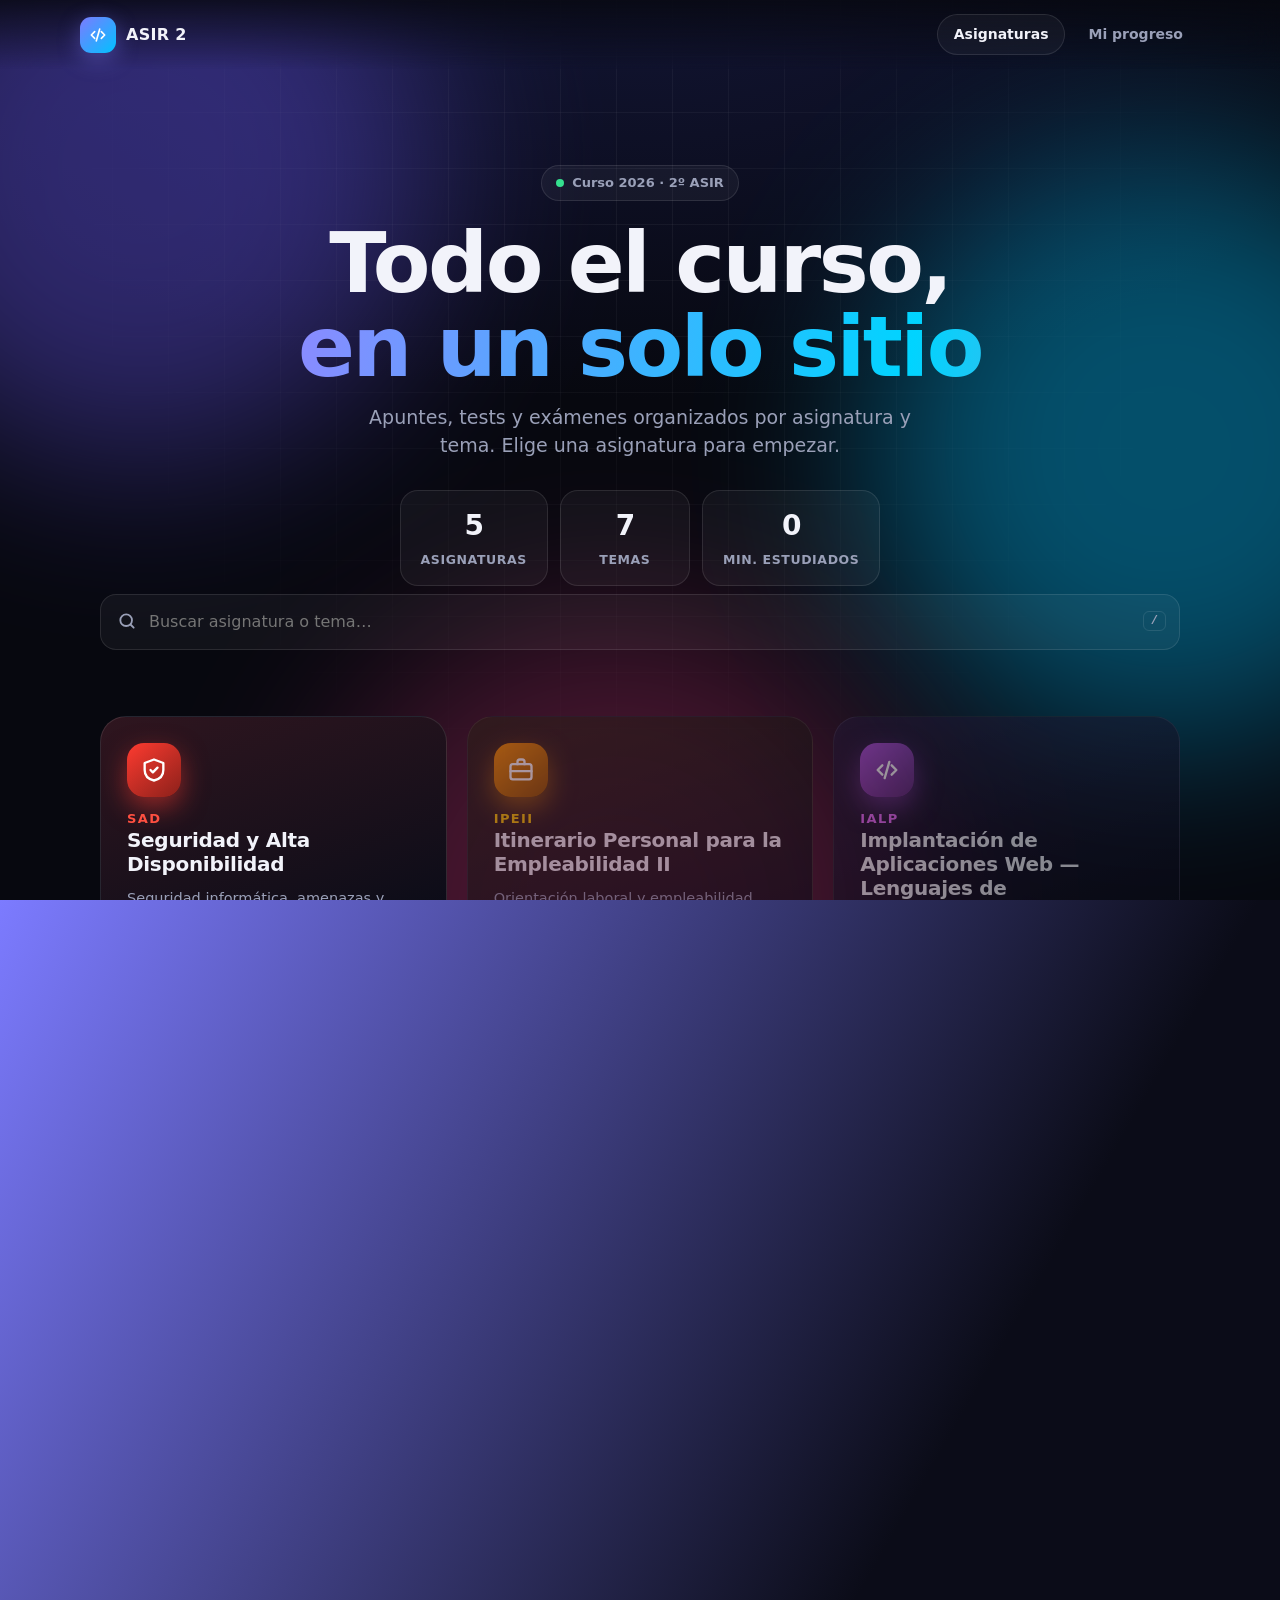
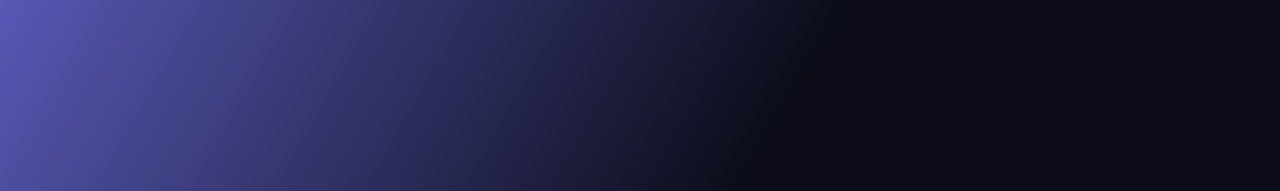
==== asignatura.html @ 7b392245 "Portal ASIR 2: asignaturas, temas, tests y estadisticas Co-Authored-By: Claude Sonnet 5.5 <noreply@a" ====
<!DOCTYPE html>
<html lang="es">
<head>
<meta charset="UTF-8">
<meta name="viewport" content="width=device-width,initial-scale=1">
<meta name="theme-color" content="#07080f">
<title>Asignatura · ASIR 2</title>
<link rel="stylesheet" href="assets/portal.css">
</head>
<body>
<main class="wrap" id="main"></main>
<script src="assets/data.js"></script>
<script src="assets/portal.js"></script>
<script>
(function(){
  var P=Portal,slug=new URLSearchParams(location.search).get('s'),s=P.find(slug);
  P.chrome('home');P.curtainIn();
  var main=document.getElementById('main');
  if(!s){location.replace('index.html');return}
  document.title=s.code+' · ASIR 2';
  var time=P.rd('asir.time',{});
  function mins(t){var v=time[s.slug+'/'+t.id];return v?Math.round(v.total/60000):0}
  var total=s.topics.reduce(function(a,t){return a+mins(t)},0);
  main.innerHTML=
    '<div class="crumbs"><a href="index.html">Asignaturas</a><span>›</span><b style="color:var(--text)">'+P.esc(s.code)+'</b></div>'+
    '<section class="sub-hero" style="--c:'+s.color+'"><div class="ico">'+P.icon(s.icon)+'</div><div class="code">'+P.esc(s.code)+'</div>'+
    '<h1>'+P.esc(s.name)+'</h1><p>'+P.esc(s.blurb)+'</p><div class="meta">'+
    (s.teacher?'<span>👤 '+P.esc(s.teacher)+'</span>':'')+'<span>📚 '+s.topics.length+(s.topics.length===1?' tema':' temas')+'</span>'+(total?'<span>⏱ '+total+' min estudiados</span>':'')+'</div></section>'+
    '<div class="sec-title"><span>Temas</span></div>'+
    '<div class="topics" id="topics">'+(s.topics.length?s.topics.map(function(t){
      var m=mins(t);
      return '<a class="topic" style="--c:'+s.color+'" href="'+t.file+'"><div class="num">'+t.n+'</div><div class="tx"><h3>'+P.esc(t.title)+'</h3><p>'+P.esc(t.desc)+(m?' · ⏱ '+m+' min':'')+'</p></div><span class="tp">'+P.esc(t.type)+'</span>'+P.ARROW.replace('<svg','<svg class="arr"')+'</a>';
    }).join(''):'<div class="empty-box"><b>Próximamente</b>Aún no hay temas publicados en esta asignatura.</div>')+'</div>'+
    '<div class="sec-title"><span>Otras asignaturas</span></div><div class="others">'+
    P.subjects.filter(function(x){return x.slug!==s.slug}).map(function(x){return '<a style="--c:'+x.color+'" href="asignatura.html?s='+x.slug+'"><i></i>'+P.esc(x.code)+'</a>'}).join('')+'</div>';
  P.animate('.topic',90);
})();
</script>
</body>
</html>
---- assets/portal.css ----
:root{--bg:#07080f;--bg2:#0d0f1c;--card:rgba(255,255,255,.045);--line:rgba(255,255,255,.1);--text:#f2f3fa;--mut:#9aa0b8;--acc:#7c7bff;--ease:cubic-bezier(.2,.9,.2,1)}
*{box-sizing:border-box}
html{scroll-behavior:smooth}
body{margin:0;min-height:100vh;background:var(--bg);color:var(--text);font:16px/1.5 "Segoe UI",system-ui,-apple-system,Roboto,sans-serif;overflow-x:hidden;-webkit-font-smoothing:antialiased}
a{color:inherit;text-decoration:none}
button{font:inherit;color:inherit;cursor:pointer;border:0;background:none}

/* fondo aurora */
.aurora{position:fixed;inset:0;z-index:-1;overflow:hidden;background:radial-gradient(1200px 700px at 50% -10%,#14173a,transparent 70%),var(--bg)}
.aurora i{position:absolute;width:46vmax;height:46vmax;border-radius:50%;filter:blur(90px);opacity:.38;animation:float 22s ease-in-out infinite alternate}
.aurora i:nth-child(1){background:var(--c1,#6d5bff);left:-12vmax;top:-10vmax}
.aurora i:nth-child(2){background:var(--c2,#00c2ff);right:-14vmax;top:12vmax;animation-delay:-7s;animation-duration:27s}
.aurora i:nth-child(3){background:var(--c3,#ff3d8b);left:25vw;bottom:-24vmax;animation-delay:-13s;opacity:.26}
@keyframes float{to{transform:translate(8vmax,6vmax) scale(1.18) rotate(30deg)}}
.grid-bg{position:fixed;inset:0;z-index:-1;opacity:.5;background-image:linear-gradient(var(--line) 1px,transparent 1px),linear-gradient(90deg,var(--line) 1px,transparent 1px);background-size:56px 56px;mask-image:radial-gradient(ellipse at 50% 20%,#000 0,transparent 70%);-webkit-mask-image:radial-gradient(ellipse at 50% 20%,#000 0,transparent 70%)}

/* barra superior */
.nav{position:sticky;top:0;z-index:20;display:flex;align-items:center;justify-content:space-between;gap:12px;padding:14px max(20px,calc(50% - 560px));backdrop-filter:blur(16px);-webkit-backdrop-filter:blur(16px);background:linear-gradient(#07080fcc,#07080f00)}
.brand{display:flex;align-items:center;gap:10px;font-weight:800;letter-spacing:.3px}
.brand b{display:grid;place-items:center;width:36px;height:36px;border-radius:11px;background:linear-gradient(135deg,#7c7bff,#00c2ff);box-shadow:0 6px 22px #7c7bff66;transition:transform .5s var(--ease)}
.brand:hover b{transform:rotate(-12deg) scale(1.08)}
.nav .links{display:flex;gap:6px}
.pill{padding:9px 16px;border-radius:999px;font-weight:600;font-size:14px;color:var(--mut);border:1px solid transparent;transition:all .25s}
.pill:hover,.pill.on{color:var(--text);background:var(--card);border-color:var(--line)}

.wrap{max-width:1120px;margin:0 auto;padding:0 20px 90px}

/* hero */
.hero{padding:clamp(40px,9vw,96px) 0 28px;text-align:center}
.hero .tag{display:inline-flex;gap:8px;align-items:center;padding:7px 14px;border-radius:999px;border:1px solid var(--line);background:var(--card);font-size:13px;font-weight:600;color:var(--mut)}
.hero .tag::before{content:"";width:8px;height:8px;border-radius:50%;background:#35e08f;box-shadow:0 0 0 0 #35e08f88;animation:ping 2s infinite}
@keyframes ping{70%{box-shadow:0 0 0 10px #35e08f00}}
.hero h1{font-size:clamp(40px,8vw,84px);line-height:1;letter-spacing:-2.5px;margin:20px 0 14px;font-weight:900}
.grad{background:linear-gradient(100deg,#8b8aff,#00d4ff 45%,#ff5fa2 90%);background-size:200% 100%;-webkit-background-clip:text;background-clip:text;color:transparent;animation:shift 7s ease-in-out infinite alternate}
@keyframes shift{to{background-position:100% 0}}
.hero p{color:var(--mut);max-width:560px;margin:0 auto;font-size:clamp(16px,2.2vw,19px)}
.stats{display:flex;justify-content:center;flex-wrap:wrap;gap:12px;margin:30px 0 8px}
.stat{min-width:130px;padding:14px 20px;border-radius:18px;background:var(--card);border:1px solid var(--line);backdrop-filter:blur(8px)}
.stat b{display:block;font-size:28px;font-weight:800;letter-spacing:-1px}
.stat span{font-size:12.5px;color:var(--mut);text-transform:uppercase;letter-spacing:.6px;font-weight:600}

.search{position:relative;max-width:480px;margin:26px auto 0}
.search input{width:100%;padding:15px 20px 15px 48px;border-radius:16px;border:1px solid var(--line);background:var(--card);color:var(--text);font:inherit;outline:none;transition:all .25s}
.search input:focus{border-color:var(--acc);box-shadow:0 0 0 4px #7c7bff30;background:#ffffff0c}
.search svg{position:absolute;left:17px;top:50%;translate:0 -50%;width:20px;height:20px;color:var(--mut)}
.search kbd{position:absolute;right:14px;top:50%;translate:0 -50%;font:600 12px monospace;color:var(--mut);border:1px solid var(--line);border-radius:6px;padding:2px 7px}

/* tarjetas */
.cards{display:grid;grid-template-columns:repeat(auto-fill,minmax(310px,1fr));gap:20px;margin-top:38px;perspective:1200px}
.card{--c:#7c7bff;position:relative;display:flex;flex-direction:column;gap:12px;min-height:230px;padding:26px;border-radius:26px;border:1px solid var(--line);background:linear-gradient(160deg,color-mix(in srgb,var(--c) 14%,#0d0f1c),#0b0c18 70%);overflow:hidden;isolation:isolate;transform-style:preserve-3d;transition:transform .35s var(--ease),border-color .3s,box-shadow .35s;opacity:0;transform:translateY(30px) scale(.97)}
.card.in{opacity:1;transform:none;transition:transform .35s var(--ease),border-color .3s,box-shadow .35s,opacity .6s var(--ease)}
.card::before{content:"";position:absolute;inset:0;z-index:-1;background:radial-gradient(420px circle at var(--mx,50%) var(--my,0%),color-mix(in srgb,var(--c) 38%,transparent),transparent 60%);opacity:0;transition:opacity .3s}
.card::after{content:"";position:absolute;right:-50px;bottom:-60px;width:190px;height:190px;border-radius:50%;background:var(--c);opacity:.12;filter:blur(8px);transition:transform .6s var(--ease),opacity .4s;z-index:-1}
.card:hover{border-color:color-mix(in srgb,var(--c) 70%,transparent);box-shadow:0 24px 60px color-mix(in srgb,var(--c) 28%,transparent)}
.card:hover::before{opacity:1}
.card:hover::after{transform:scale(1.8);opacity:.2}
.card .ico{display:grid;place-items:center;width:54px;height:54px;border-radius:17px;background:linear-gradient(140deg,var(--c),color-mix(in srgb,var(--c) 55%,#000));box-shadow:0 10px 26px color-mix(in srgb,var(--c) 50%,transparent);transition:transform .5s var(--ease)}
.card:hover .ico{transform:translateZ(30px) rotate(-8deg) scale(1.1)}
.card .ico svg{width:28px;height:28px;color:#fff}
.card .code{font-size:13px;font-weight:800;letter-spacing:1.4px;color:var(--c);filter:brightness(1.35)}
.card h3{margin:0;font-size:20px;line-height:1.2;letter-spacing:-.3px}
.card p{margin:0;color:var(--mut);font-size:14.5px;flex:1}
.card .foot{display:flex;align-items:center;justify-content:space-between;font-size:13.5px;font-weight:600;color:var(--mut)}
.card .go{display:grid;place-items:center;width:36px;height:36px;border-radius:50%;background:#ffffff12;transition:all .35s var(--ease)}
.card:hover .go{background:var(--c);color:#fff;transform:translateX(4px) rotate(-45deg)}
.card.soon{opacity:.0}
.card.soon.in{opacity:.55}
.card.soon:hover{opacity:.8}
.badge{display:inline-block;padding:3px 10px;border-radius:999px;font-size:11.5px;font-weight:700;background:#ffffff14;color:var(--mut)}
.empty{grid-column:1/-1;text-align:center;color:var(--mut);padding:50px 0}

/* página de asignatura */
.crumbs{display:flex;gap:8px;align-items:center;font-size:14px;color:var(--mut);padding-top:10px}
.crumbs a:hover{color:var(--text)}
.sub-hero{--c:#7c7bff;position:relative;margin-top:18px;padding:clamp(28px,5vw,56px);border-radius:32px;overflow:hidden;isolation:isolate;border:1px solid color-mix(in srgb,var(--c) 40%,transparent);background:linear-gradient(135deg,color-mix(in srgb,var(--c) 38%,#0b0c18),#0b0c18 75%);animation:rise .7s var(--ease) both}
.sub-hero::after{content:"";position:absolute;z-index:-1;right:-80px;top:-100px;width:380px;height:380px;border-radius:50%;background:var(--c);opacity:.28;filter:blur(40px);animation:float 14s ease-in-out infinite alternate}
.sub-hero .ico{display:grid;place-items:center;width:68px;height:68px;border-radius:21px;background:linear-gradient(140deg,var(--c),color-mix(in srgb,var(--c) 50%,#000));box-shadow:0 14px 34px color-mix(in srgb,var(--c) 55%,transparent);margin-bottom:18px;animation:pop .8s var(--ease) .2s both}
.sub-hero .ico svg{width:36px;height:36px;color:#fff}
.sub-hero .code{font-weight:800;letter-spacing:2px;font-size:14px;filter:brightness(1.4);color:var(--c)}
.sub-hero h1{font-size:clamp(28px,5vw,48px);line-height:1.08;letter-spacing:-1.5px;margin:6px 0 10px;max-width:760px}
.sub-hero p{color:#c9cde0;max-width:620px;margin:0 0 14px}
.meta{display:flex;flex-wrap:wrap;gap:10px}
.meta span{padding:7px 14px;border-radius:999px;background:#ffffff14;border:1px solid var(--line);font-size:13.5px;font-weight:600}
@keyframes rise{from{opacity:0;transform:translateY(24px)}}
@keyframes pop{from{opacity:0;transform:scale(.4) rotate(-30deg)}}

.sec-title{display:flex;align-items:center;justify-content:space-between;margin:44px 4px 16px;font-size:13px;font-weight:800;letter-spacing:1.2px;text-transform:uppercase;color:var(--mut)}
.topics{display:grid;gap:14px}
.topic{--c:#7c7bff;position:relative;display:flex;align-items:center;gap:18px;padding:20px 22px;border-radius:22px;border:1px solid var(--line);background:var(--card);overflow:hidden;opacity:0;transform:translateX(-26px);transition:transform .35s var(--ease),border-color .3s,background .3s,box-shadow .3s,opacity .6s var(--ease)}
.topic.in{opacity:1;transform:none}
.topic::before{content:"";position:absolute;left:0;top:0;bottom:0;width:4px;background:var(--c);transform:scaleY(0);transform-origin:top;transition:transform .35s var(--ease)}
.topic:hover{transform:translateX(8px);background:color-mix(in srgb,var(--c) 10%,#0d0f1c);border-color:color-mix(in srgb,var(--c) 60%,transparent);box-shadow:0 16px 44px color-mix(in srgb,var(--c) 22%,transparent)}
.topic:hover::before{transform:scaleY(1)}
.topic .num{display:grid;place-items:center;flex:0 0 auto;width:52px;height:52px;border-radius:16px;font-weight:900;font-size:20px;background:color-mix(in srgb,var(--c) 22%,transparent);color:var(--c);filter:brightness(1.3);transition:all .35s var(--ease)}
.topic:hover .num{background:var(--c);color:#fff;filter:none;transform:rotate(-6deg) scale(1.08)}
.topic .tx{flex:1;min-width:0}
.topic h3{margin:0 0 3px;font-size:19px;letter-spacing:-.2px}
.topic p{margin:0;color:var(--mut);font-size:14.5px}
.topic .tp{flex:0 0 auto;padding:5px 12px;border-radius:999px;font-size:12px;font-weight:800;letter-spacing:.5px;text-transform:uppercase;background:color-mix(in srgb,var(--c) 18%,transparent);color:var(--c);filter:brightness(1.3)}
.topic .arr{flex:0 0 auto;width:22px;height:22px;color:var(--mut);transition:all .3s var(--ease)}
.topic:hover .arr{color:var(--c);transform:translateX(6px)}
.empty-box{padding:46px 24px;text-align:center;border-radius:24px;border:1.5px dashed var(--line);color:var(--mut)}
.empty-box b{display:block;color:var(--text);font-size:19px;margin-bottom:6px}
.others{display:flex;flex-wrap:wrap;gap:10px}
.others a{--c:#7c7bff;padding:10px 16px;border-radius:14px;border:1px solid var(--line);background:var(--card);font-weight:700;font-size:14px;transition:all .3s var(--ease)}
.others a:hover{transform:translateY(-4px);border-color:var(--c);box-shadow:0 10px 26px color-mix(in srgb,var(--c) 30%,transparent)}
.others a i{display:inline-block;width:9px;height:9px;border-radius:50%;background:var(--c);margin-right:8px}

/* perfil */
.panel{border-radius:24px;border:1px solid var(--line);background:var(--card);padding:22px;backdrop-filter:blur(8px)}
.panel h3{margin:0 0 14px;font-size:15px;letter-spacing:.3px}
.charts{display:grid;grid-template-columns:repeat(auto-fit,minmax(340px,1fr));gap:18px;margin-top:20px}
.charts .wide{grid-column:1/-1}
.chartbox{position:relative;height:280px}
.profile-head{display:flex;flex-wrap:wrap;align-items:center;gap:18px;margin-top:20px}
.avatar{display:grid;place-items:center;width:72px;height:72px;border-radius:24px;font-size:30px;font-weight:900;background:linear-gradient(135deg,#7c7bff,#ff5fa2);box-shadow:0 12px 34px #7c7bff55}
.profile-head input{padding:12px 16px;border-radius:14px;border:1px solid var(--line);background:var(--card);color:var(--text);font:inherit;font-weight:700;font-size:18px;outline:none;width:min(280px,100%)}
.profile-head input:focus{border-color:var(--acc);box-shadow:0 0 0 4px #7c7bff30}
.btn{padding:10px 18px;border-radius:12px;border:1px solid var(--line);background:var(--card);font-weight:700;font-size:14px;transition:all .25s}
.btn:hover{background:#ffffff14;transform:translateY(-2px)}
.btn.danger:hover{border-color:#ff5a5a;color:#ff8080}
.actions{display:flex;flex-wrap:wrap;gap:10px;margin-top:26px}
.note{color:var(--mut);font-size:13.5px;margin-top:10px}
table{width:100%;border-collapse:collapse;font-size:14.5px}
th,td{text-align:left;padding:10px 8px;border-bottom:1px solid var(--line)}
th{color:var(--mut);font-size:12px;text-transform:uppercase;letter-spacing:.6px}

/* transición entre páginas */
.curtain{position:fixed;inset:0;z-index:100;background:linear-gradient(120deg,var(--cc,#7c7bff),#0b0c18 70%);transform:translateY(100%);pointer-events:none}
.curtain.up{animation:up .45s var(--ease) forwards}
.curtain.down{transform:translateY(0);animation:down .6s var(--ease) .05s forwards}
@keyframes up{to{transform:translateY(0)}}
@keyframes down{to{transform:translateY(-100%)}}
body.entering .wrap>*{animation:rise .6s var(--ease) both}

@media (prefers-reduced-motion:reduce){*,*::before,*::after{animation:none!important;transition:none!important}.card,.topic{opacity:1;transform:none}}
@media (max-width:600px){.nav .pill{padding:8px 12px}.topic{padding:16px;gap:12px}.topic .tp{display:none}.topic .num{width:44px;height:44px}}
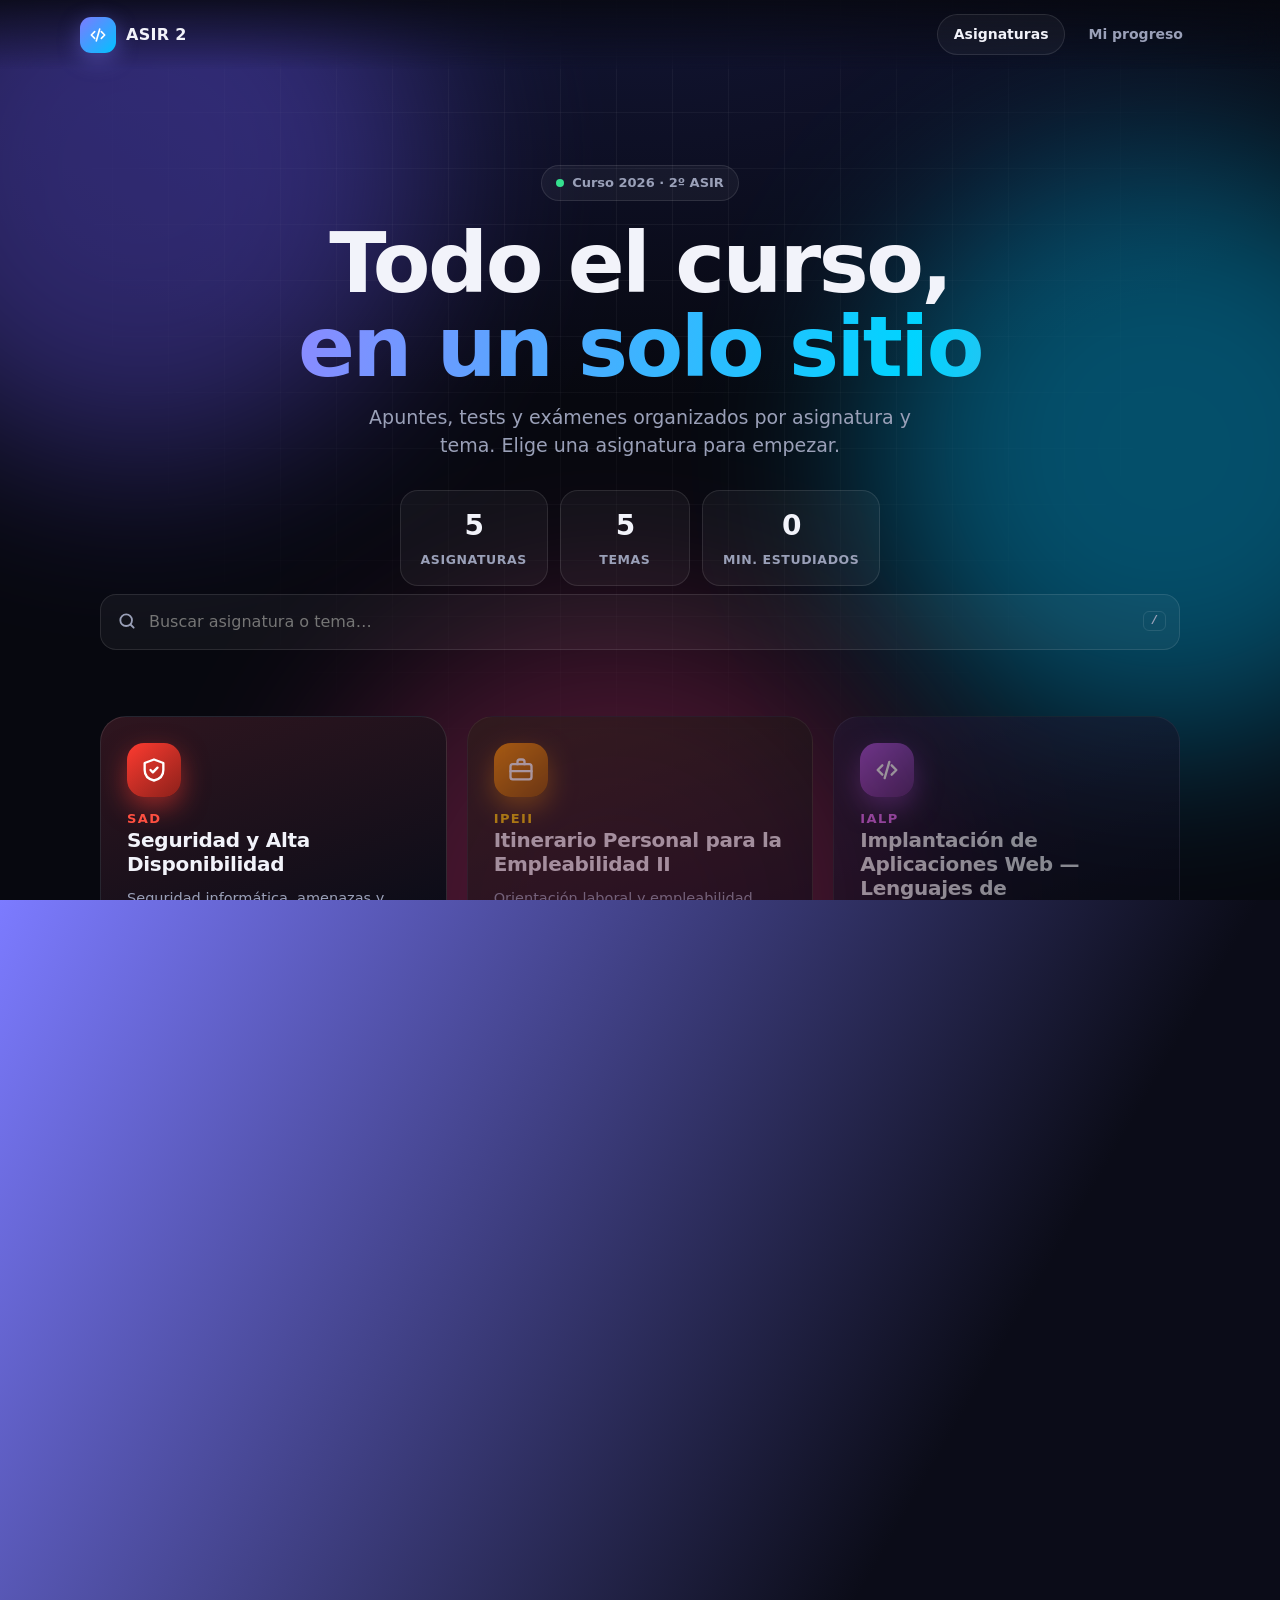
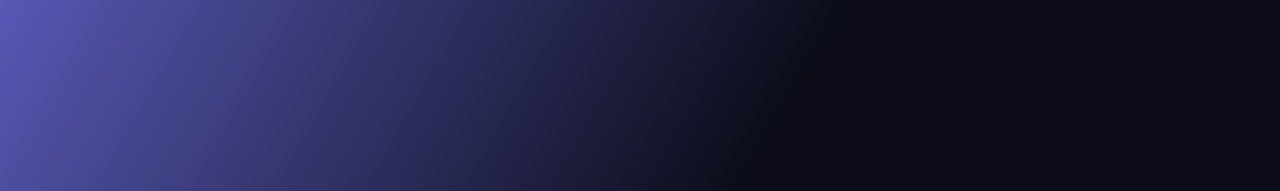
==== commit b5237268: "ASGBD: todo el material de Oracle dentro del Tema 1 Co-Authored-By: Claude Sonnet 5.5 <noreply@anthr" ====
--- a/asignatura.html
+++ b/asignatura.html
@@ -20,17 +20,17 @@
   document.title=s.code+' · ASIR 2';
   var time=P.rd('asir.time',{});
   function mins(t){var v=time[s.slug+'/'+t.id];return v?Math.round(v.total/60000):0}
-  var total=s.topics.reduce(function(a,t){return a+mins(t)},0);
+  var items=[];s.topics.forEach(function(tm){items=items.concat(tm.items)});
+  var total=items.reduce(function(a,t){return a+mins(t)},0);
   main.innerHTML=
     '<div class="crumbs"><a href="index.html">Asignaturas</a><span>›</span><b style="color:var(--text)">'+P.esc(s.code)+'</b></div>'+
     '<section class="sub-hero" style="--c:'+s.color+'"><div class="ico">'+P.icon(s.icon)+'</div><div class="code">'+P.esc(s.code)+'</div>'+
     '<h1>'+P.esc(s.name)+'</h1><p>'+P.esc(s.blurb)+'</p><div class="meta">'+
-    (s.teacher?'<span>👤 '+P.esc(s.teacher)+'</span>':'')+'<span>📚 '+s.topics.length+(s.topics.length===1?' tema':' temas')+'</span>'+(total?'<span>⏱ '+total+' min estudiados</span>':'')+'</div></section>'+
-    '<div class="sec-title"><span>Temas</span></div>'+
-    '<div class="topics" id="topics">'+(s.topics.length?s.topics.map(function(t){
+    (s.teacher?'<span>👤 '+P.esc(s.teacher)+'</span>':'')+'<span>📚 '+s.topics.length+(s.topics.length===1?' tema':' temas')+' · '+items.length+(items.length===1?' material':' materiales')+'</span>'+(total?'<span>⏱ '+total+' min estudiados</span>':'')+'</div></section>'+
+    '<div id="temas">'+(s.topics.length?s.topics.map(function(tm){return '<div class="sec-title"><span>'+P.esc(tm.title)+'</span><span>'+tm.items.length+(tm.items.length===1?' material':' materiales')+'</span></div><div class="topics">'+tm.items.map(function(t,i){
       var m=mins(t);
-      return '<a class="topic" style="--c:'+s.color+'" href="'+t.file+'"><div class="num">'+t.n+'</div><div class="tx"><h3>'+P.esc(t.title)+'</h3><p>'+P.esc(t.desc)+(m?' · ⏱ '+m+' min':'')+'</p></div><span class="tp">'+P.esc(t.type)+'</span>'+P.ARROW.replace('<svg','<svg class="arr"')+'</a>';
-    }).join(''):'<div class="empty-box"><b>Próximamente</b>Aún no hay temas publicados en esta asignatura.</div>')+'</div>'+
+      return '<a class="topic" style="--c:'+s.color+'" href="'+t.file+'"><div class="num">'+(i+1)+'</div><div class="tx"><h3>'+P.esc(t.title)+'</h3><p>'+P.esc(t.desc)+(m?' · ⏱ '+m+' min':'')+'</p></div><span class="tp">'+P.esc(t.type)+'</span>'+P.ARROW.replace('<svg','<svg class="arr"')+'</a>';
+    }).join('')+'</div>'}).join(''):'<div class="sec-title"><span>Temas</span></div><div class="empty-box"><b>Próximamente</b>Aún no hay temas publicados en esta asignatura.</div>')+'</div>'+
     '<div class="sec-title"><span>Otras asignaturas</span></div><div class="others">'+
     P.subjects.filter(function(x){return x.slug!==s.slug}).map(function(x){return '<a style="--c:'+x.color+'" href="asignatura.html?s='+x.slug+'"><i></i>'+P.esc(x.code)+'</a>'}).join('')+'</div>';
   P.animate('.topic',90);
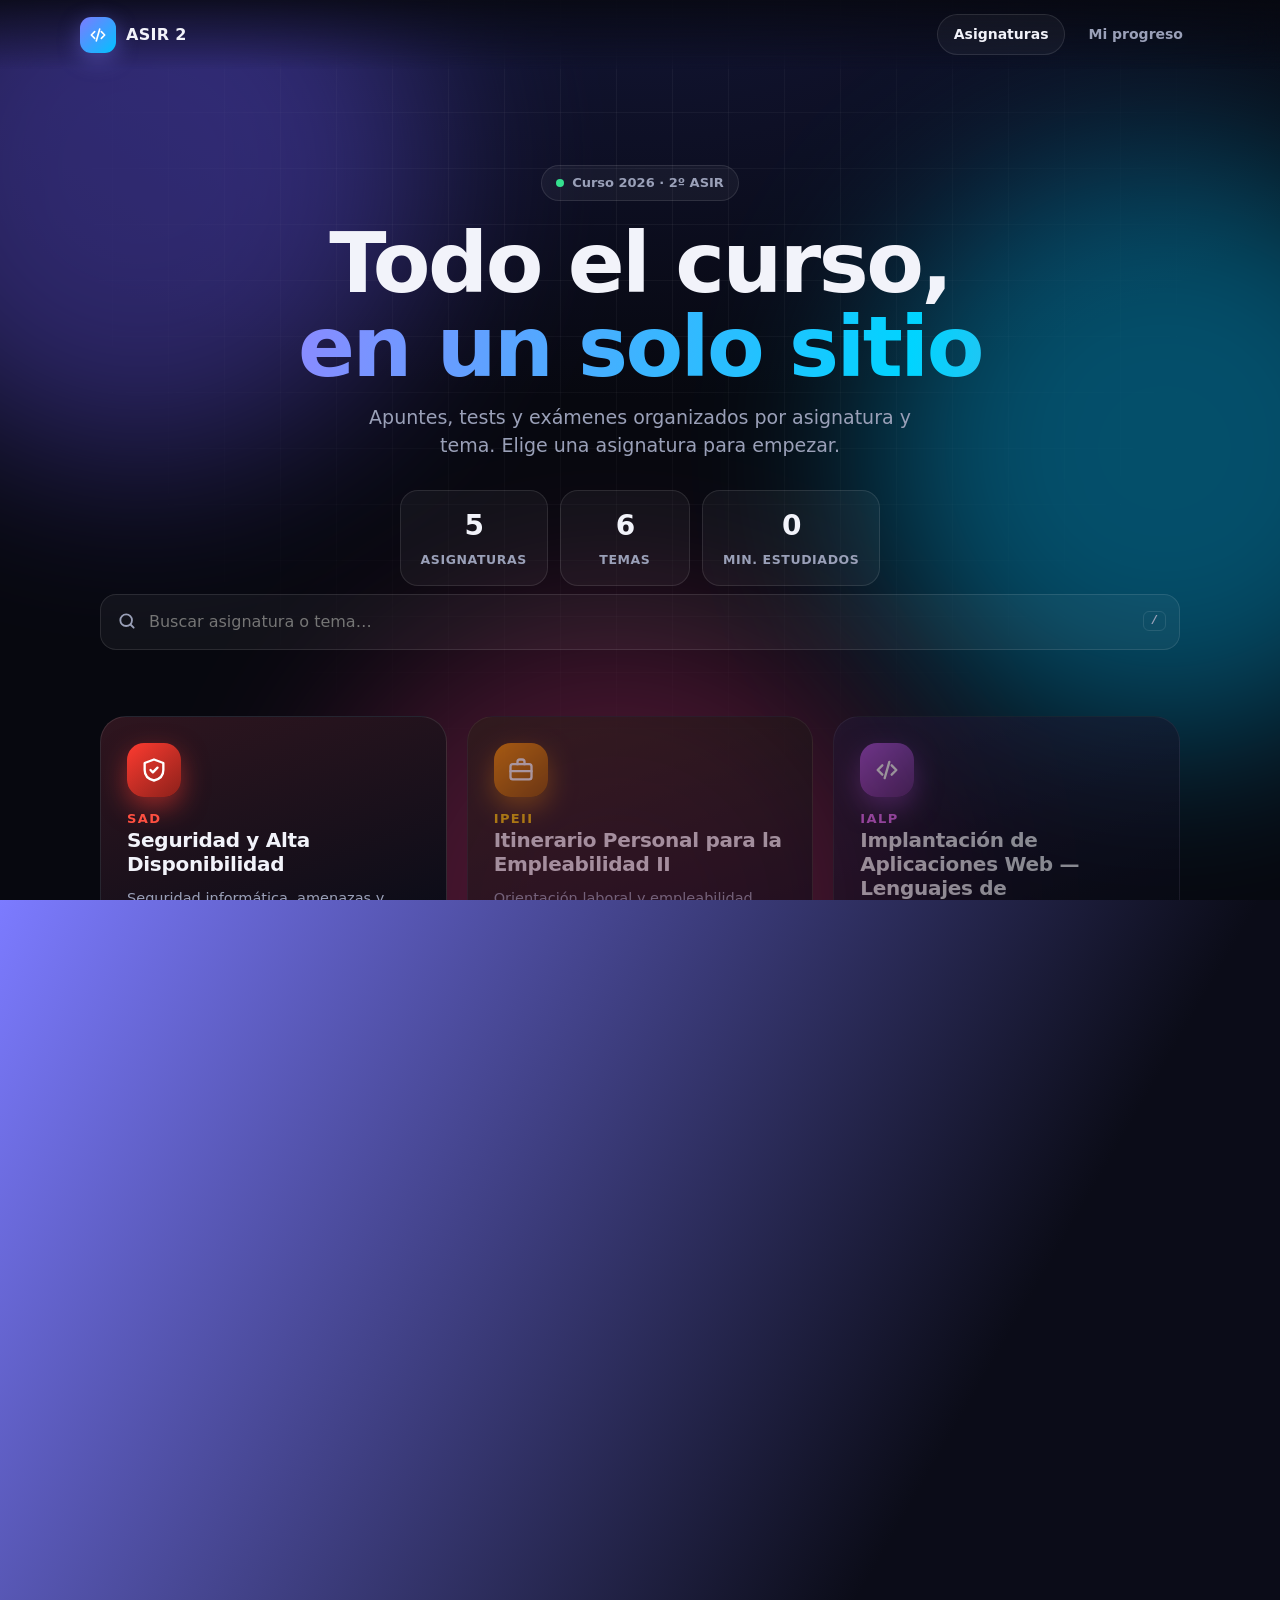
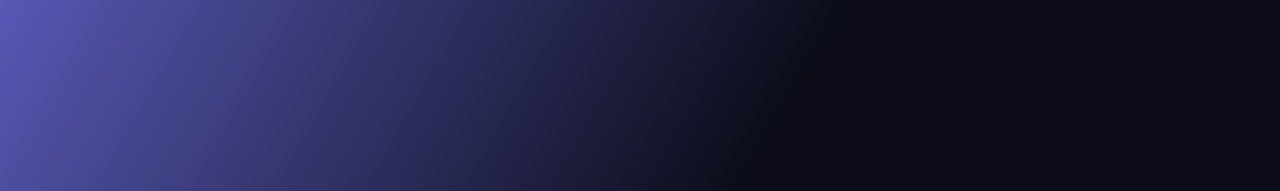
==== commit 4a98f854: "Nuevo favicon, ranking mas ligero y sincronizacion de puntos locales, manual de estilo de temas Co-A" ====
--- a/asignatura.html
+++ b/asignatura.html
@@ -6,6 +6,7 @@
 <meta name="theme-color" content="#07080f">
 <title>Asignatura · ASIR 2</title>
 <link rel="stylesheet" href="assets/portal.css">
+<link rel="icon" type="image/svg+xml" href="assets/favicon.svg">
 </head>
 <body>
 <main class="wrap" id="main"></main>
@@ -20,6 +21,7 @@
   document.title=s.code+' · ASIR 2';
   var time=P.rd('asir.time',{});
   function mins(t){var v=time[s.slug+'/'+t.id];return v?Math.round(v.total/60000):0}
+  var EMO={Apuntes:'📘',Test:'📝',Examen:'🎯','Práctica':'🛠️',Herramienta:'🧰'};
   var items=[];s.topics.forEach(function(tm){items=items.concat(tm.items)});
   var total=items.reduce(function(a,t){return a+mins(t)},0);
   main.innerHTML=
@@ -29,7 +31,7 @@
     (s.teacher?'<span>👤 '+P.esc(s.teacher)+'</span>':'')+'<span>📚 '+s.topics.length+(s.topics.length===1?' tema':' temas')+' · '+items.length+(items.length===1?' material':' materiales')+'</span>'+(total?'<span>⏱ '+total+' min estudiados</span>':'')+'</div></section>'+
     '<div id="temas">'+(s.topics.length?s.topics.map(function(tm){return '<div class="sec-title"><span>'+P.esc(tm.title)+'</span><span>'+tm.items.length+(tm.items.length===1?' material':' materiales')+'</span></div><div class="topics">'+tm.items.map(function(t,i){
       var m=mins(t);
-      return '<a class="topic" style="--c:'+s.color+'" href="'+t.file+'"><div class="num">'+(i+1)+'</div><div class="tx"><h3>'+P.esc(t.title)+'</h3><p>'+P.esc(t.desc)+(m?' · ⏱ '+m+' min':'')+'</p></div><span class="tp">'+P.esc(t.type)+'</span>'+P.ARROW.replace('<svg','<svg class="arr"')+'</a>';
+      return '<a class="topic" style="--c:'+s.color+'" href="'+t.file+'"><div class="num">'+(EMO[t.type]||'📄')+'</div><div class="tx"><h3>'+P.esc(t.title)+'</h3><p>'+P.esc(t.desc)+(m?' · ⏱ '+m+' min':'')+'</p></div><span class="tp">'+P.esc(t.type)+'</span>'+P.ARROW.replace('<svg','<svg class="arr"')+'</a>';
     }).join('')+'</div>'}).join(''):'<div class="sec-title"><span>Temas</span></div><div class="empty-box"><b>Próximamente</b>Aún no hay temas publicados en esta asignatura.</div>')+'</div>'+
     '<div class="sec-title"><span>Otras asignaturas</span></div><div class="others">'+
     P.subjects.filter(function(x){return x.slug!==s.slug}).map(function(x){return '<a style="--c:'+x.color+'" href="asignatura.html?s='+x.slug+'"><i></i>'+P.esc(x.code)+'</a>'}).join('')+'</div>';
